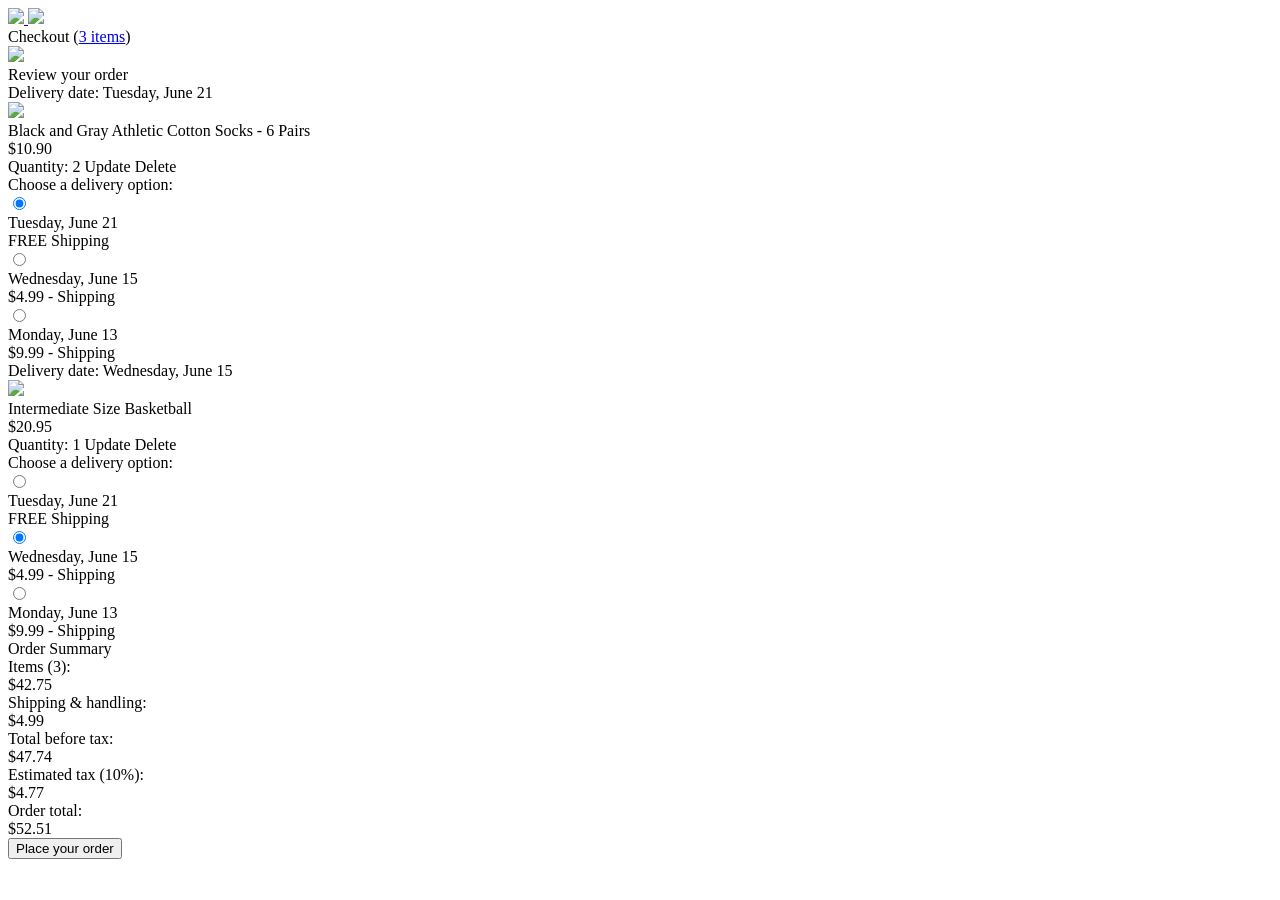
==== checkout.html @ 37f3d0e9 "Add files via upload" ====
<!DOCTYPE html>
<html>
  <head>
    <title>Checkout</title>

    
    <meta name="viewport" content="width=device-width, initial-scale=1">

    <!-- Load a font called Roboto from Google Fonts. -->
    <link rel="preconnect" href="https://fonts.googleapis.com">
    <link rel="preconnect" href="https://fonts.gstatic.com" crossorigin>
    <link href="https://fonts.googleapis.com/css2?family=Roboto:wght@400;500;700&display=swap" rel="stylesheet">

    <!-- Here are the CSS files for this page. -->
    <link rel="stylesheet" href="styles/shared/general.css">
    <link rel="stylesheet" href="styles/pages/checkout/checkout-header.css">
    <link rel="stylesheet" href="styles/pages/checkout/checkout.css">
  </head>
  <body>
    <div class="checkout-header">
      <div class="header-content">
        <div class="checkout-header-left-section">
          <a href="amazon.html">
            <img class="amazon-logo" src="images/amazon-logo.png">
            <img class="amazon-mobile-logo" src="images/amazon-mobile-logo.png">
          </a>
        </div>

        <div class="checkout-header-middle-section">
          Checkout (<a class="return-to-home-link"
            href="amazon.html">3 items</a>)
        </div>

        <div class="checkout-header-right-section">
          <img src="images/icons/checkout-lock-icon.png">
        </div>
      </div>
    </div>

    <div class="main">
      <div class="page-title">Review your order</div>

      <div class="checkout-grid">
        <div class="order-summary">
          <div class="cart-item-container">
            <div class="delivery-date">
              Delivery date: Tuesday, June 21
            </div>

            <div class="cart-item-details-grid">
              <img class="product-image"
                src="images/products/athletic-cotton-socks-6-pairs.jpg">

              <div class="cart-item-details">
                <div class="product-name">
                  Black and Gray Athletic Cotton Socks - 6 Pairs
                </div>
                <div class="product-price">
                  $10.90
                </div>
                <div class="product-quantity">
                  <span>
                    Quantity: <span class="quantity-label">2</span>
                  </span>
                  <span class="update-quantity-link link-primary">
                    Update
                  </span>
                  <span class="delete-quantity-link link-primary">
                    Delete
                  </span>
                </div>
              </div>

              <div class="delivery-options">
                <div class="delivery-options-title">
                  Choose a delivery option:
                </div>
                <div class="delivery-option">
                  <input type="radio" checked
                    class="delivery-option-input"
                    name="delivery-option-1">
                  <div>
                    <div class="delivery-option-date">
                      Tuesday, June 21
                    </div>
                    <div class="delivery-option-price">
                      FREE Shipping
                    </div>
                  </div>
                </div>
                <div class="delivery-option">
                  <input type="radio"
                    class="delivery-option-input"
                    name="delivery-option-1">
                  <div>
                    <div class="delivery-option-date">
                      Wednesday, June 15
                    </div>
                    <div class="delivery-option-price">
                      $4.99 - Shipping
                    </div>
                  </div>
                </div>
                <div class="delivery-option">
                  <input type="radio"
                    class="delivery-option-input"
                    name="delivery-option-1">
                  <div>
                    <div class="delivery-option-date">
                      Monday, June 13
                    </div>
                    <div class="delivery-option-price">
                      $9.99 - Shipping
                    </div>
                  </div>
                </div>
              </div>
            </div>
          </div>

          <div class="cart-item-container">
            <div class="delivery-date">
              Delivery date: Wednesday, June 15
            </div>

            <div class="cart-item-details-grid">
              <img class="product-image"
                src="images/products/intermediate-composite-basketball.jpg">

              <div class="cart-item-details">
                <div class="product-name">
                  Intermediate Size Basketball
                </div>
                <div class="product-price">
                  $20.95
                </div>
                <div class="product-quantity">
                  <span>
                    Quantity: <span class="quantity-label">1</span>
                  </span>
                  <span class="update-quantity-link link-primary">
                    Update
                  </span>
                  <span class="delete-quantity-link link-primary">
                    Delete
                  </span>
                </div>
              </div>

              <div class="delivery-options">
                <div class="delivery-options-title">
                  Choose a delivery option:
                </div>

                <div class="delivery-option">
                  <input type="radio" class="delivery-option-input"
                    name="delivery-option-2">
                  <div>
                    <div class="delivery-option-date">
                      Tuesday, June 21
                    </div>
                    <div class="delivery-option-price">
                      FREE Shipping
                    </div>
                  </div>
                </div>
                <div class="delivery-option">
                  <input type="radio" checked class="delivery-option-input"
                    name="delivery-option-2">
                  <div>
                    <div class="delivery-option-date">
                      Wednesday, June 15
                    </div>
                    <div class="delivery-option-price">
                      $4.99 - Shipping
                    </div>
                  </div>
                </div>
                <div class="delivery-option">
                  <input type="radio" class="delivery-option-input"
                    name="delivery-option-2">
                  <div>
                    <div class="delivery-option-date">
                      Monday, June 13
                    </div>
                    <div class="delivery-option-price">
                      $9.99 - Shipping
                    </div>
                  </div>
                </div>
              </div>
            </div>
          </div>
        </div>

        <div class="payment-summary">
          <div class="payment-summary-title">
            Order Summary
          </div>

          <div class="payment-summary-row">
            <div>Items (3):</div>
            <div class="payment-summary-money">$42.75</div>
          </div>

          <div class="payment-summary-row">
            <div>Shipping &amp; handling:</div>
            <div class="payment-summary-money">$4.99</div>
          </div>

          <div class="payment-summary-row subtotal-row">
            <div>Total before tax:</div>
            <div class="payment-summary-money">$47.74</div>
          </div>

          <div class="payment-summary-row">
            <div>Estimated tax (10%):</div>
            <div class="payment-summary-money">$4.77</div>
          </div>

          <div class="payment-summary-row total-row">
            <div>Order total:</div>
            <div class="payment-summary-money">$52.51</div>
          </div>

          <button class="place-order-button button-primary">
            Place your order
          </button>
        </div>
      </div>
    </div>
  </body>
</html>
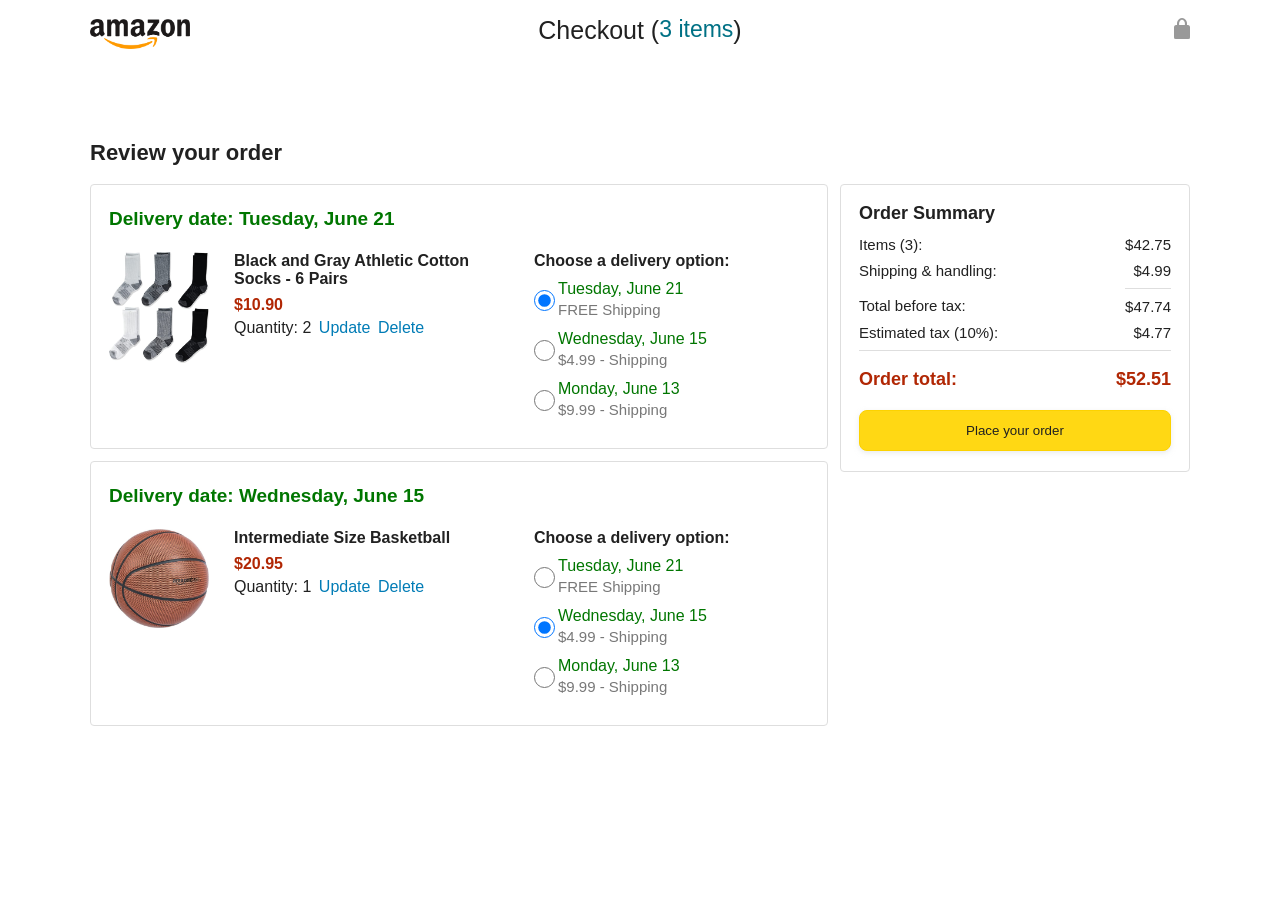
==== commit e459dfc8: "Update checkout.html" ====
--- a/checkout.html
+++ b/checkout.html
@@ -20,7 +20,7 @@
     <div class="checkout-header">
       <div class="header-content">
         <div class="checkout-header-left-section">
-          <a href="amazon.html">
+          <a href="index.html">
             <img class="amazon-logo" src="images/amazon-logo.png">
             <img class="amazon-mobile-logo" src="images/amazon-mobile-logo.png">
           </a>
@@ -28,7 +28,7 @@
 
         <div class="checkout-header-middle-section">
           Checkout (<a class="return-to-home-link"
-            href="amazon.html">3 items</a>)
+            href="index.html">3 items</a>)
         </div>
 
         <div class="checkout-header-right-section">
--- a/styles/shared/general.css
+++ b/styles/shared/general.css
@@ -0,0 +1,98 @@
+body {
+  font-family: Roboto, Arial;
+  color: rgb(33, 33, 33);
+  
+  margin: 0;
+}
+
+p {
+  margin: 0;
+}
+
+button {
+  cursor: pointer;
+}
+
+select {
+  cursor: pointer;
+}
+
+input, select, button {
+  font-family: Roboto, Arial;
+}
+
+.button-primary {
+  color: rgb(33, 33, 33);
+  background-color: rgb(255, 216, 20);
+  border: 1px solid rgb(252, 210, 0);
+  border-radius: 8px;
+  cursor: pointer;
+  box-shadow: 0 2px 5px rgba(213, 217, 217, 0.5);
+}
+
+.button-primary:hover {
+  background-color: rgb(247, 202, 0);
+  border: 1px solid rgb(242, 194, 0);
+}
+
+.button-primary:active {
+  background: rgb(255, 216, 20);
+  border-color: rgb(252, 210, 0);
+  box-shadow: none;
+}
+
+.button-secondary {
+  color: rgb(33, 33, 33);
+  background: white;
+  border: 1px solid rgb(213, 217, 217);
+  border-radius: 8px;
+  cursor: pointer;
+  box-shadow: 0 2px 5px rgba(213, 217, 217, 0.5);
+}
+
+.button-secondary:hover {
+  background-color: rgb(247, 250, 250);
+}
+
+.button-secondary:active {
+  background-color: rgb(237, 253, 255);
+  box-shadow: none;
+}
+
+/* These styles will limit text to 2 lines. Anything
+   beyond 2 lines will be replaced with "..."
+   You can find this code by using an A.I. tool or by
+   searching in Google.
+   https://css-tricks.com/almanac/properties/l/line-clamp/ */
+.limit-text-to-2-lines {
+  display: -webkit-box;
+  -webkit-line-clamp: 2;
+  -webkit-box-orient: vertical;
+  overflow: hidden;
+}
+
+.link-primary {
+  color: rgb(1, 124, 182);
+  cursor: pointer;
+}
+
+.link-primary:hover {
+  color: rgb(196, 80, 0);
+}
+
+/* Styles for dropdown selectors. */
+select {
+  color: rgb(33, 33, 33);
+  background-color: rgb(240, 240, 240);
+  border: 1px solid rgb(213, 217, 217);
+  border-radius: 8px;
+  padding: 3px 5px;
+  font-size: 15px;
+  cursor: pointer;
+  box-shadow: 0 2px 5px rgba(213, 217, 217, 0.5);
+}
+
+select:focus,
+input:focus {
+  outline: 2px solid rgb(255, 153, 0);
+}
--- a/styles/pages/checkout/checkout-header.css
+++ b/styles/pages/checkout/checkout-header.css
@@ -0,0 +1,103 @@
+.checkout-header {
+  height: 60px;
+  padding-left: 30px;
+  padding-right: 30px;
+  background-color: white;
+
+  display: flex;
+  justify-content: center;
+
+  position: fixed;
+  top: 0;
+  left: 0;
+  right: 0;
+  z-index: 1000;
+}
+
+.header-content {
+  width: 100%;
+  max-width: 1100px;
+
+  display: flex;
+  align-items: center;
+}
+
+.checkout-header-left-section {
+  width: 150px;
+}
+
+.amazon-logo {
+  width: 100px;
+  margin-top: 12px;
+}
+
+.amazon-mobile-logo {
+  display: none;
+}
+
+/* @media is used to create responsive design (making the
+   website look good on any screen size). This @media
+   means when the screen width is 575px or less, different
+   styles (inside the {...}) will be applied. */
+@media (max-width: 575px) {
+  .checkout-header-left-section {
+    width: auto;
+  }
+
+  .amazon-logo {
+    display: none;
+  }
+
+  .amazon-mobile-logo {
+    display: inline-block;
+    height: 35px;
+    margin-top: 5px;
+  }
+}
+
+.checkout-header-middle-section {
+  flex: 1;
+  flex-shrink: 0;
+  text-align: center;
+
+  font-size: 25px;
+  font-weight: 500;
+
+  display: flex;
+  justify-content: center;
+}
+
+.return-to-home-link {
+  color: rgb(0, 113, 133);
+  font-size: 23px;
+  text-decoration: none;
+  cursor: pointer;
+}
+
+@media (max-width: 1000px) {
+  .checkout-header-middle-section {
+    font-size: 20px;
+    margin-right: 60px;
+  }
+
+  .return-to-home-link {
+    font-size: 18px;
+  }
+}
+
+@media (max-width: 575px) {
+  .checkout-header-middle-section {
+    margin-right: 5px;
+  }
+}
+
+.checkout-header-right-section {
+  text-align: right;
+  width: 150px;
+}
+
+@media (max-width: 1000px) {
+  .checkout-header-right-section {
+    width: auto;
+  }
+}
--- a/styles/pages/checkout/checkout.css
+++ b/styles/pages/checkout/checkout.css
@@ -0,0 +1,178 @@
+.main {
+  max-width: 1100px;
+  padding-left: 30px;
+  padding-right: 30px;
+
+  margin-top: 140px;
+  margin-bottom: 100px;
+
+  margin-left: auto;
+  margin-right: auto;
+}
+
+.page-title {
+  font-weight: 700;
+  font-size: 22px;
+  margin-bottom: 18px;
+}
+
+.checkout-grid {
+  display: grid;
+  grid-template-columns: 1fr 350px;
+  column-gap: 12px;
+  align-items: start;
+}
+
+@media (max-width: 1000px) {
+  .main {
+    max-width: 500px;
+  }
+
+  .checkout-grid {
+    grid-template-columns: 1fr;
+  }
+}
+
+.cart-item-container,
+.payment-summary {
+  border: 1px solid rgb(222, 222, 222);
+  border-radius: 4px;
+  padding: 18px;
+}
+
+.cart-item-container {
+  margin-bottom: 12px;
+}
+
+.payment-summary {
+  padding-bottom: 5px;
+}
+
+@media (max-width: 1000px) {
+  .payment-summary {
+    grid-row: 1;
+    margin-bottom: 12px;
+  }
+}
+
+.delivery-date {
+  color: rgb(0, 118, 0);
+  font-weight: 700;
+  font-size: 19px;
+  margin-top: 5px;
+  margin-bottom: 22px;
+}
+
+.cart-item-details-grid {
+  display: grid;
+  grid-template-columns: 100px 1fr 1fr;
+  column-gap: 25px;
+}
+
+@media (max-width: 1000px) {
+  .cart-item-details-grid {
+    grid-template-columns: 100px 1fr;
+    row-gap: 30px;
+  }
+}
+
+.product-image {
+  max-width: 100%;
+  max-height: 120px;
+  margin-left: auto;
+  margin-right: auto;
+}
+
+.product-name {
+  font-weight: 700;
+  margin-bottom: 8px;
+}
+
+.product-price {
+  color: rgb(177, 39, 4);
+  font-weight: 700;
+  margin-bottom: 5px;
+}
+
+.product-quantity .link-primary {
+  margin-left: 3px;
+}
+
+@media (max-width: 1000px) {
+  .delivery-options {
+    grid-column: 1 / span 2;
+  }
+}
+
+.delivery-options-title {
+  font-weight: 700;
+  margin-bottom: 10px;
+}
+
+.delivery-option {
+  display: grid;
+  grid-template-columns: 24px 1fr;
+  margin-bottom: 12px;
+  cursor: pointer;
+}
+
+.delivery-option-input {
+  margin-left: 0px;
+  cursor: pointer;
+}
+
+.delivery-option-date {
+  color: rgb(0, 118, 0);
+  font-weight: 500;
+  margin-bottom: 3px;
+}
+
+.delivery-option-price {
+  color: rgb(120, 120, 120);
+  font-size: 15px;
+}
+
+.payment-summary-title {
+  font-weight: 700;
+  font-size: 18px;
+  margin-bottom: 12px;
+}
+
+.payment-summary-row {
+  display: grid;
+  grid-template-columns: 1fr auto;
+
+  font-size: 15px;
+  margin-bottom: 9px;
+}
+
+.payment-summary-money {
+  text-align: right;
+}
+
+.subtotal-row .payment-summary-money {
+  border-top: 1px solid rgb(222, 222, 222);
+}
+
+.subtotal-row div {
+  padding-top: 9px;
+}
+
+.total-row {
+  color: rgb(177, 39, 4);
+  font-weight: 700;
+  font-size: 18px;
+
+  border-top: 1px solid rgb(222, 222, 222);
+  padding-top: 18px;
+}
+
+.place-order-button {
+  width: 100%;
+  padding-top: 12px;
+  padding-bottom: 12px;
+  border-radius: 8px;
+
+  margin-top: 11px;
+  margin-bottom: 15px;
+}
